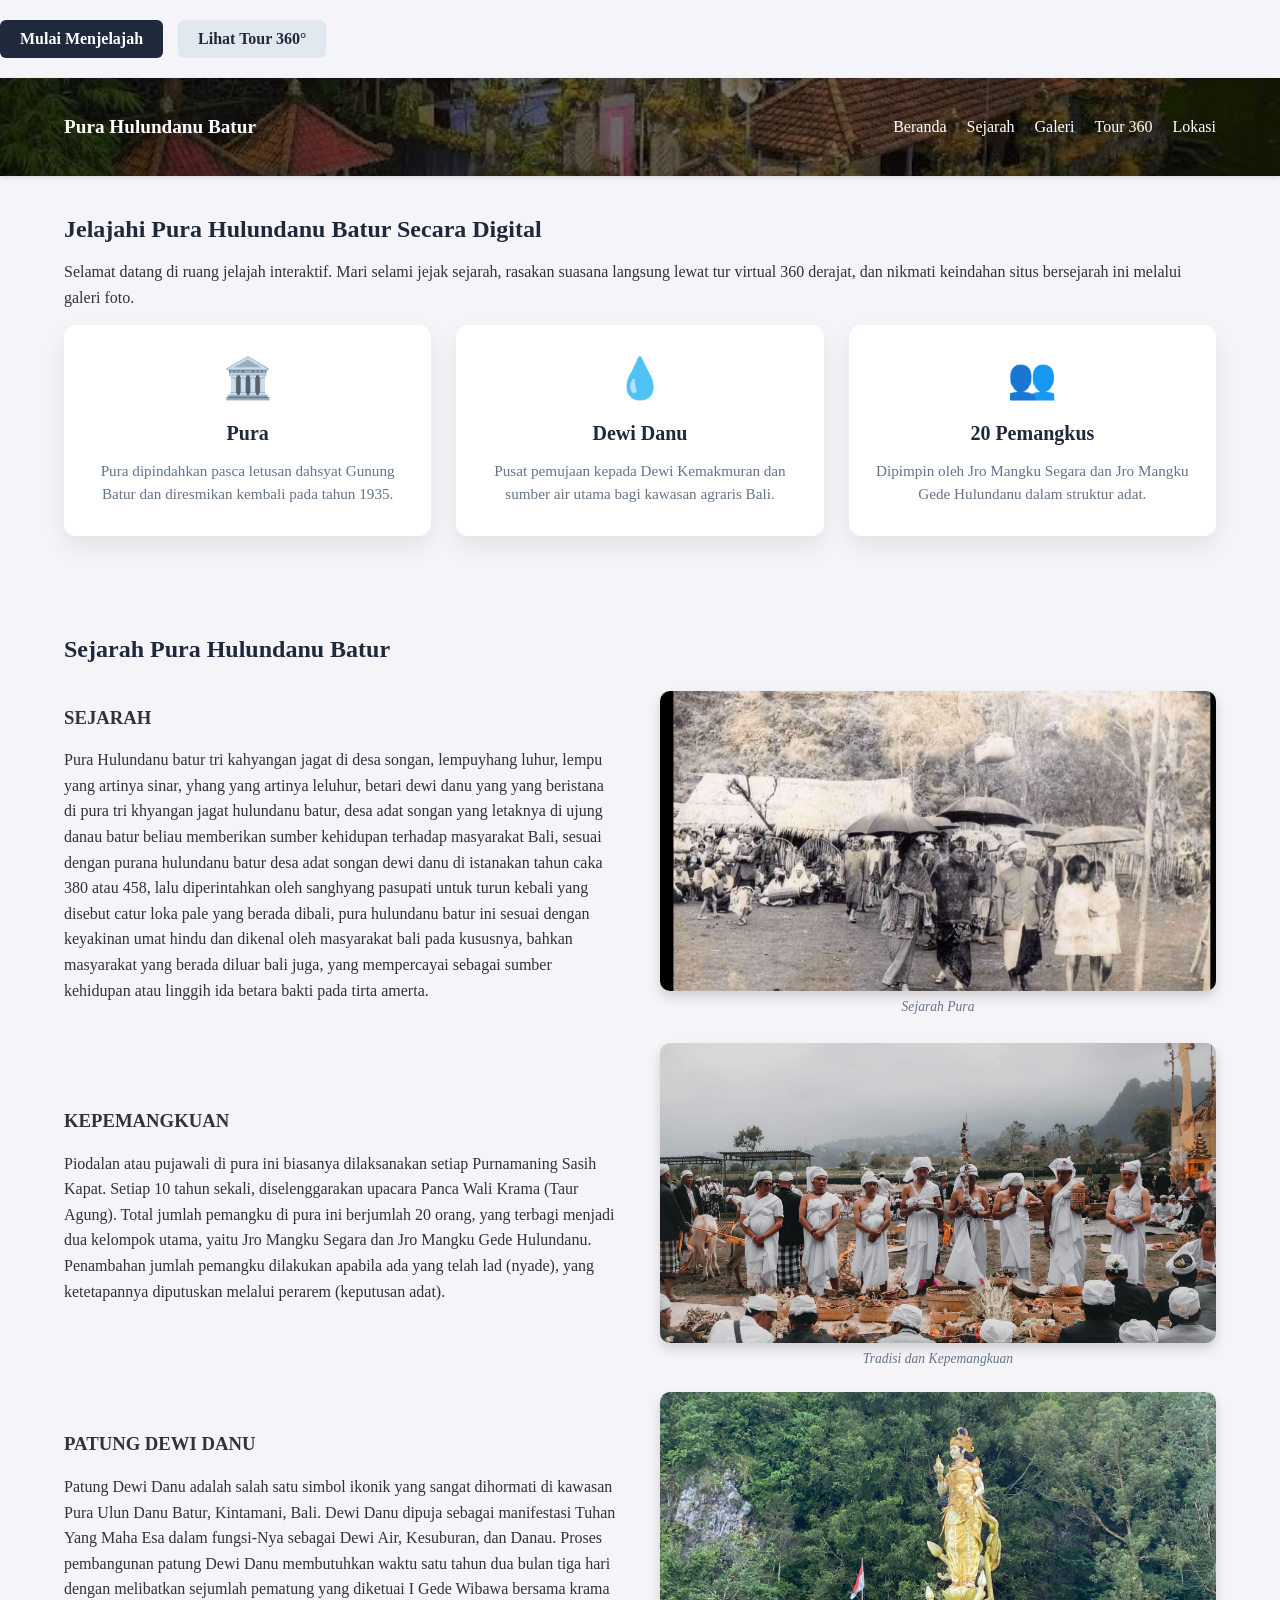
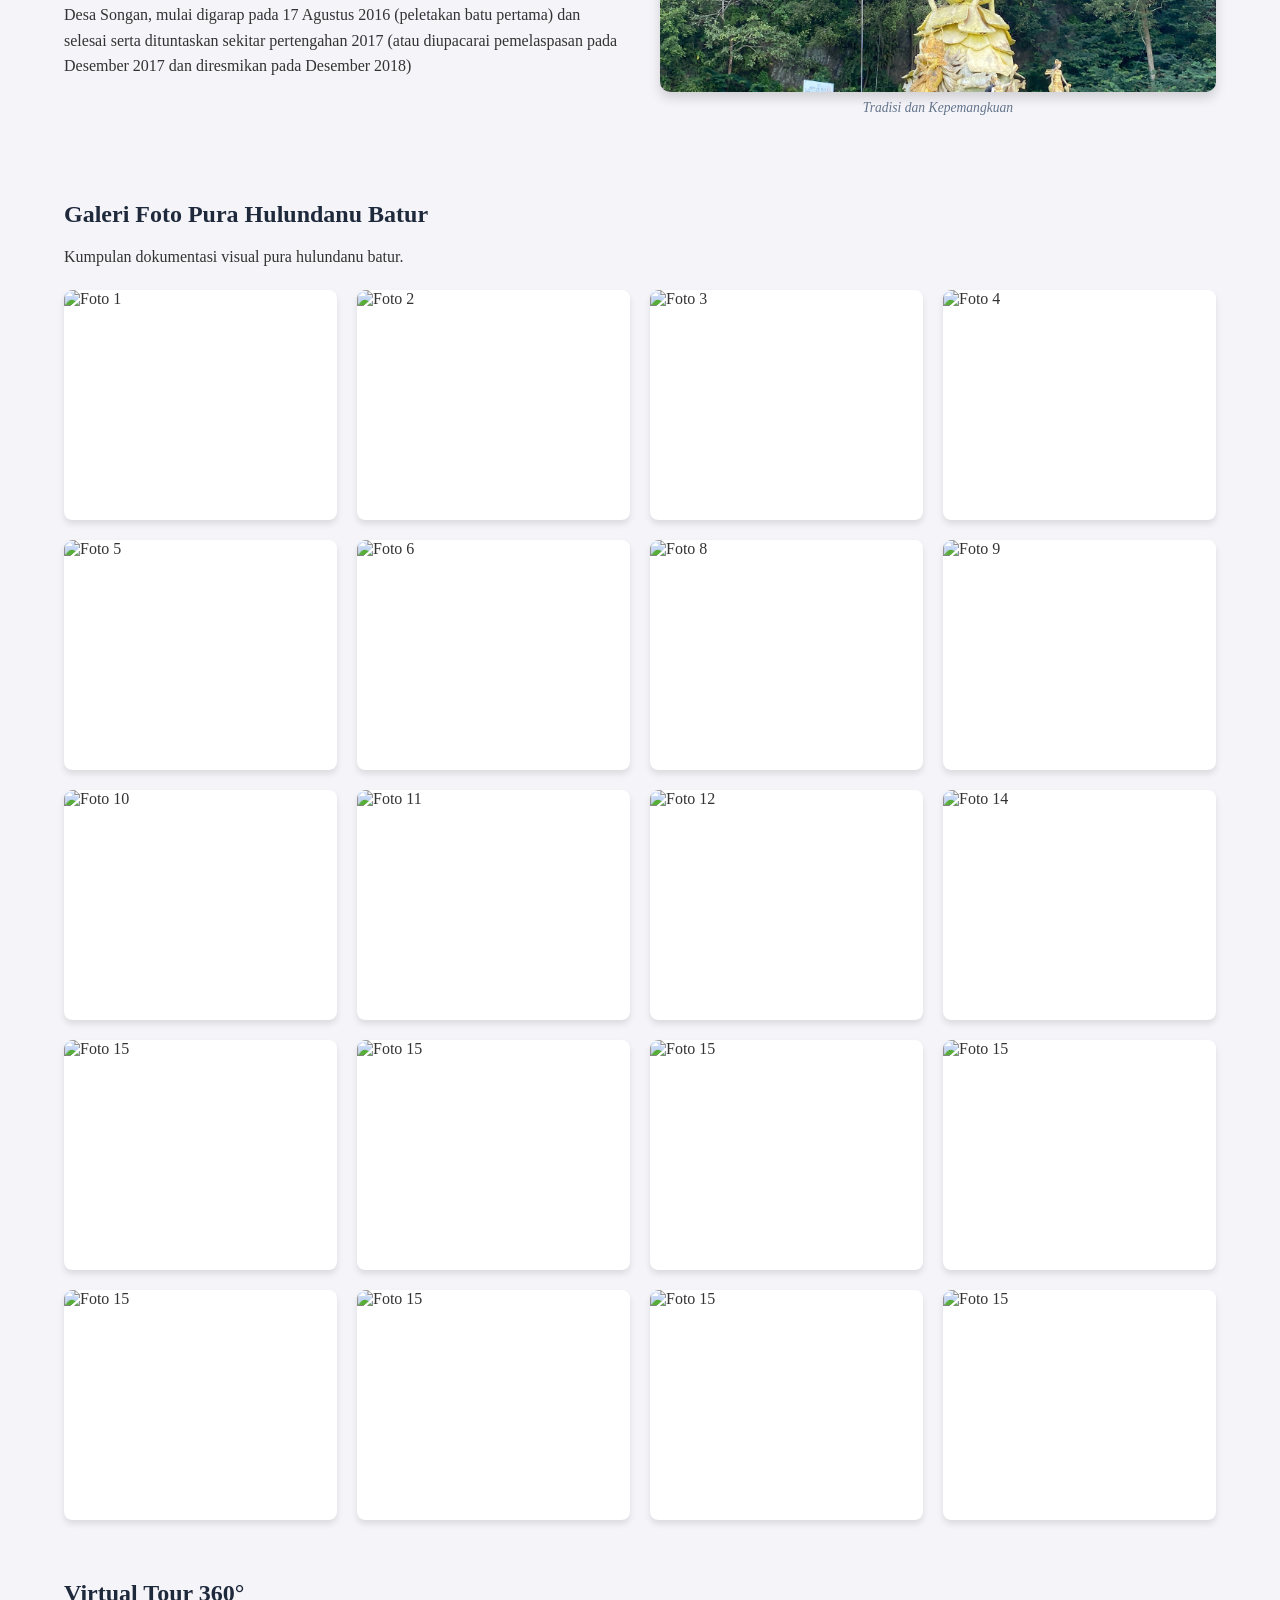
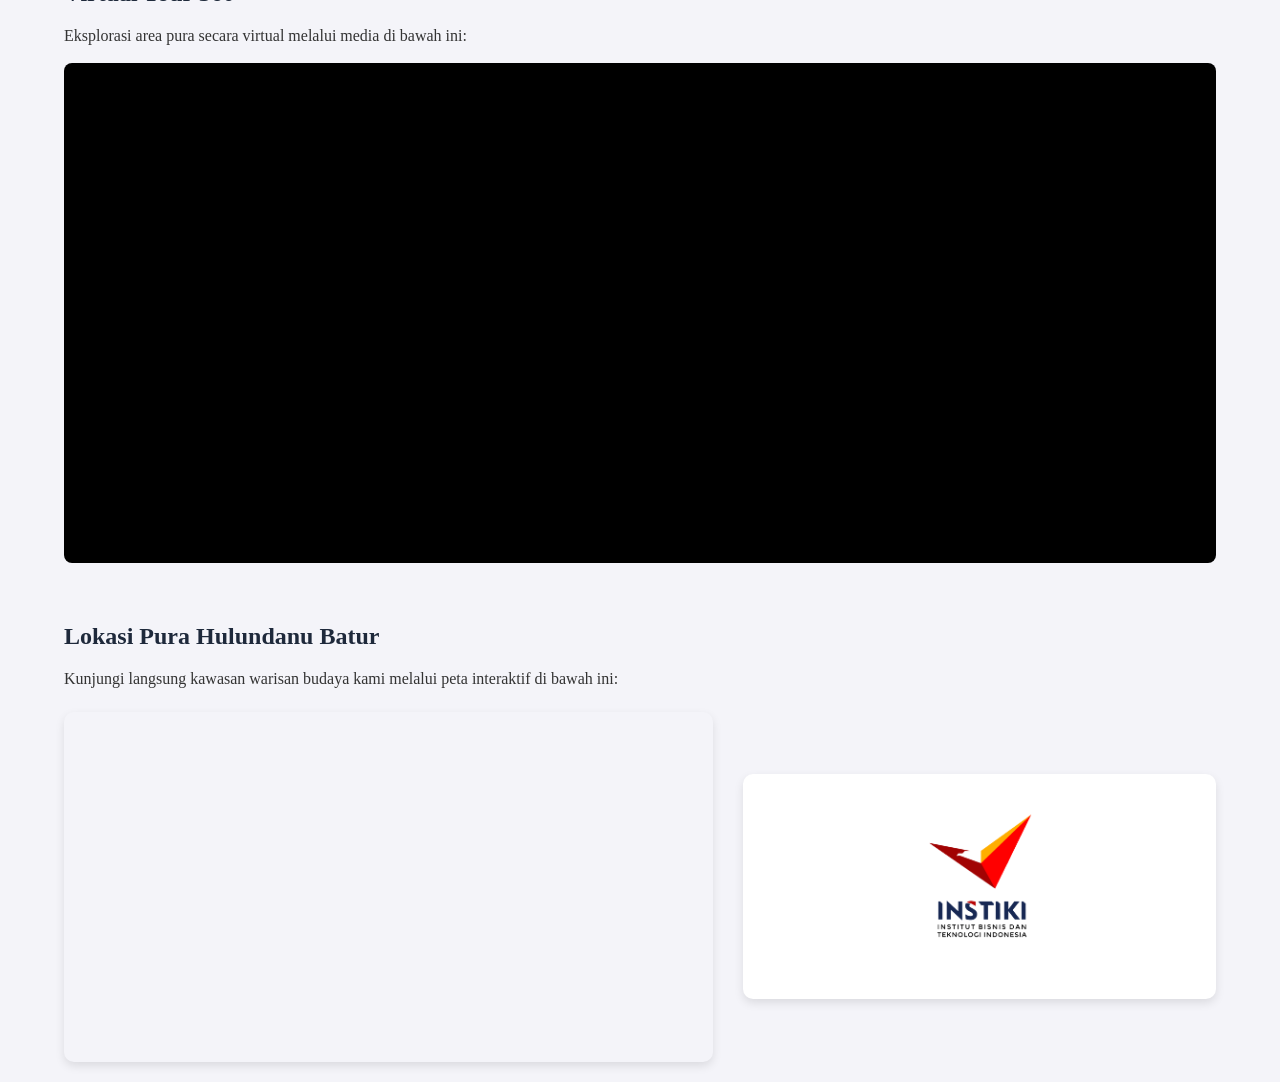
==== index.html @ c3566da0 "Add files via upload" ====
<!DOCTYPE html>
<html lang="id">
<head>
    <meta charset="UTF-8">
    <meta name="viewport" content="width=device-width, initial-scale=1.0">
    <title>Portal Budaya Interaktif - Pura Hulundanu Batur</title>
    <link rel="stylesheet" href="style.css">
    <div class="hero-buttons">
        <a href="#sejarah" class="btn-primary">Mulai Menjelajah</a>
        <a href="#aset" class="btn-secondary">Lihat Tour 360°</a>
    </div>
</head>
<body>

    <!-- Menu Navigasi Atas (Sticky) -->
    <header>
        <div class="logo">Pura Hulundanu Batur</div>
        <nav>
            <ul>
                <li><a href="#beranda">Beranda</a></li>
                <li><a href="#sejarah">Sejarah</a></li>
                <li><a href="#galeri">Galeri</a></li>
                <li><a href="#aset">Tour 360</a></li>
                <li><a href="#lokasi">Lokasi</a></li>
            </ul>
        </nav>
    </header>

    <!-- BAGIAN 1: KONTEN BERANDA -->
    <section id="beranda" class="container">
        <h1>Jelajahi Pura Hulundanu Batur Secara Digital</h1>
        <p>Selamat datang di ruang jelajah interaktif. Mari selami jejak sejarah, rasakan suasana langsung lewat tur virtual 360 derajat, dan nikmati keindahan situs bersejarah ini melalui galeri foto.</p>
    </section>
    <section class="container">
        <div class="info-cards-grid">
            
            <!-- Kartu 1 -->
            <div class="info-card">
                <div class="info-icon">🏛️</div>
                <h3>Pura</h3>
                <p>Pura dipindahkan pasca letusan dahsyat Gunung Batur dan diresmikan kembali pada tahun 1935.</p>
            </div>

            <!-- Kartu 2 -->
            <div class="info-card">
                <div class="info-icon">💧</div>
                <h3>Dewi Danu</h3>
                <p>Pusat pemujaan kepada Dewi Kemakmuran dan sumber air utama bagi kawasan agraris Bali.</p>
            </div>

            <!-- Kartu 3 -->
            <div class="info-card">
                <div class="info-icon">👥</div>
                <h3>20 Pemangkus</h3>
                <p>Dipimpin oleh Jro Mangku Segara dan Jro Mangku Gede Hulundanu dalam struktur adat.</p>
            </div>

        </div>
    </section>

    <!-- BAGIAN 2: KONTEN SEJARAH (Zig-zag) -->
    <section id="sejarah" class="container">
        <h2>Sejarah Pura Hulundanu Batur</h2>
        
        <div class="sejarah-section">
            <div class="sejarah-teks">
                <h3>SEJARAH</h3>
                <p>Pura Hulundanu batur tri kahyangan jagat di desa songan, lempuyhang luhur, lempu yang artinya sinar, yhang yang artinya leluhur, betari dewi danu yang yang beristana di pura tri khyangan jagat hulundanu batur, desa adat songan yang letaknya di ujung danau batur beliau memberikan sumber kehidupan terhadap masyarakat Bali, sesuai dengan purana hulundanu batur desa adat songan dewi danu di istanakan tahun caka 380 atau 458, lalu diperintahkan oleh sanghyang pasupati untuk turun kebali yang disebut catur loka pale yang berada dibali, pura hulundanu batur ini sesuai dengan keyakinan umat hindu dan dikenal oleh masyarakat bali pada kususnya, bahkan masyarakat yang berada diluar bali juga, yang mempercayai sebagai sumber kehidupan atau linggih ida betara bakti pada tirta amerta.</p>
            </div>
            <div class="sejarah-gambar">
                <img src="foto1.JPG" alt="Pura Hulundanu Batur">
                <span class="caption-foto">Sejarah Pura</span>
            </div>
        </div>

        <div class="sejarah-section dibalik">
            <div class="sejarah-gambar">
                <img src="foto11.JPG" alt="Kepemangkuan Pura">
                <span class="caption-foto">Tradisi dan Kepemangkuan</span>
            </div>
            <div class="sejarah-teks">
                <h3>KEPEMANGKUAN</h3>
                <p>Piodalan atau pujawali di pura ini biasanya dilaksanakan setiap Purnamaning Sasih Kapat. Setiap 10 tahun sekali, diselenggarakan upacara Panca Wali Krama (Taur Agung).

                    Total jumlah pemangku di pura ini berjumlah 20 orang, yang terbagi menjadi dua kelompok utama, yaitu Jro Mangku Segara dan Jro Mangku Gede Hulundanu. Penambahan jumlah pemangku dilakukan apabila ada yang telah lad (nyade), yang ketetapannya diputuskan melalui perarem (keputusan adat).</p>
                
            </div>
        </div>
        <div class="sejarah-section dibalik">
            <div class="sejarah-gambar">
                <img src="patung.jpg" alt="Patung Dewi Danu">
                <span class="caption-foto">Tradisi dan Kepemangkuan</span>
            </div>
            <div class="sejarah-teks">
                <h3>PATUNG DEWI DANU</h3>
                <p>Patung Dewi Danu adalah salah satu simbol ikonik yang sangat dihormati di kawasan Pura Ulun Danu Batur, Kintamani, Bali. Dewi Danu dipuja sebagai manifestasi Tuhan Yang Maha Esa dalam fungsi-Nya sebagai Dewi Air, Kesuburan, dan Danau. Proses pembangunan patung Dewi Danu membutuhkan waktu satu tahun dua bulan tiga hari dengan melibatkan sejumlah pematung yang diketuai I Gede Wibawa bersama krama Desa Songan, mulai digarap pada 17 Agustus 2016 (peletakan batu pertama) dan selesai serta dituntaskan sekitar pertengahan 2017 (atau diupacarai pemelaspasan pada Desember 2017 dan diresmikan pada Desember 2018)</p>
            </div>
        </div>
        
        
    </section>

    <!-- BAGIAN 3: KONTEN GALERI FOTO -->
    <section id="galeri" class="container">
        <h2>Galeri Foto Pura Hulundanu Batur</h2>
        <p>Kumpulan dokumentasi visual pura hulundanu batur.</p>
        
        <div class="galeri-grid">
            <div class="item-galeri"><img src="foto1.jpg" alt="Foto 1"></div>
            <div class="item-galeri"><img src="foto2.jpg" alt="Foto 2"></div>
            <div class="item-galeri"><img src="foto3.jpg" alt="Foto 3"></div>
            <div class="item-galeri"><img src="foto4.jpg" alt="Foto 4"></div>
            <div class="item-galeri"><img src="foto5.jpg" alt="Foto 5"></div>
            <div class="item-galeri"><img src="foto6.jpg" alt="Foto 6"></div>
            <div class="item-galeri"><img src="foto8.jpg" alt="Foto 8"></div>
            <div class="item-galeri"><img src="foto9.jpg" alt="Foto 9"></div>
            <div class="item-galeri"><img src="foto10.jpg" alt="Foto 10"></div>
            <div class="item-galeri"><img src="foto11.jpg" alt="Foto 11"></div>
            <div class="item-galeri"><img src="foto12.jpg" alt="Foto 12"></div>
            <div class="item-galeri"><img src="foto14.jpg" alt="Foto 14"></div>
            <div class="item-galeri"><img src="foto15.jpg" alt="Foto 15"></div>
            <div class="item-galeri"><img src="foto16.jpg" alt="Foto 15"></div>
            <div class="item-galeri"><img src="foto17.jpg" alt="Foto 15"></div>
            <div class="item-galeri"><img src="foto18.jpg" alt="Foto 15"></div>
            <div class="item-galeri"><img src="foto19.jpg" alt="Foto 15"></div>
            <div class="item-galeri"><img src="foto20.jpg" alt="Foto 15"></div>
            <div class="item-galeri"><img src="foto21.jpg" alt="Foto 15"></div>
            <div class="item-galeri"><img src="22.jpg" alt="Foto 15"></div>
            
        </div>
    </section>

    <!-- BAGIAN 4: VIRTUAL TOUR 360 / 3DVISTA -->
    <section id="aset" class="container">
        <h2>Virtual Tour 360°</h2>
        <p>Eksplorasi area pura secara virtual melalui media di bawah ini:</p>
        <div class="embed-container">
            <iframe src="https://your-3dvista-project-link.com" allowfullscreen></iframe>
        </div>
    </section>

    <!-- BAGIAN 5: LOKASI / GOOGLE MAPS -->
    <!-- BAGIAN 5: LOKASI & LOGO (2 KOLOM) -->
    <section id="lokasi" class="container">
        <h2>Lokasi Pura Hulundanu Batur</h2>
        <p>Kunjungi langsung kawasan warisan budaya kami melalui peta interaktif di bawah ini:</p>
        
        <div class="lokasi-grid">
            <!-- Kolom Kiri: Google Maps -->
            <div class="lokasi-peta">
                <iframe 
                    src="https://www.google.com/maps/embed?pb=!1m18!1m12!1m3!1d3948.820444915949!2d115.41493117500987!3d-8.220804791811876!2m3!1f0!2f0!3f0!3m2!1i1024!2i768!4f13.1!3m3!1m2!1s0x2dd1f125ac0d0ad3%3A0x3fe7c193cab50446!2sPURA%20HULUNDANU%20BATUR%20SONGAN!5e0!3m2!1sid!2sid!4v1794584905692!5m2!1sid!2sid" 
                    width="100%" 
                    height="350" 
                    style="border:0;" 
                    allowfullscreen="" 
                    loading="lazy" 
                    referrerpolicy="strict-origin-when-cross-origin">
                </iframe>
            </div>

            <!-- Kolom Kanan: Logo & Informasi Alamat -->
            <div class="lokasi-logo">
                <img src="in.png" alt="Logo Pura Hulundanu Batur">
            </div>
        </div>
    </section>
    </section>

</body>
</html>

</body>
</html>
---- style.css ----
/* Kunci agar perpindahan menu halaman terasa mulus saat digulir */
html {
    scroll-behavior: smooth;
}

body {
    background-color: #f4f4f9;
    color: #333;
    margin: 0;
    padding: 0;
}

/* ========================================= */
/* NAVIGASI BAR (Sticky Header & Background) */
/* ========================================= */
header {
    position: sticky;
    top: 0;
    z-index: 1000;
    background-image: linear-gradient(rgba(0, 0, 0, 0.5), rgba(0, 0, 0, 0.5)), url('bgh.jpeg');
    background-size: cover;
    background-position: center;
    background-repeat: no-repeat;
    color: white;
    display: flex;
    justify-content: space-between;
    align-items: center;
    padding: 1.5rem 5%;
    box-shadow: 0 2px 5px rgba(0,0,0,0.1);
}

.logo {
    font-size: 1.2rem;
    font-weight: bold;
}

nav ul {
    list-style: none;
    display: flex;
    gap: 20px;
}

nav ul li a {
    color: white;
    text-decoration: none;
    transition: color 0.3s;
    font-weight: 500;
}

nav ul li a:hover {
    color: #38bdf8;
}

/* ========================================= */
/* KONTAINER UTAMA & TIPOGRAFI               */
/* ========================================= */
.container {
    padding: 20px 5%; /* Dibuat lebih rapat agar tidak ada spasi kosong raksasa */
    max-width: 1200px;
    margin: auto;
}

h1, h2 {
    margin-bottom: 10px;
    color: #1e293b;
}

p {
    line-height: 1.6;
    margin-bottom: 15px;
}

/* Pengaturan Gambar Utama (Beranda) */
.container img {
    width: 100%;
    max-width: 800px;
    height: auto;
    border-radius: 8px;
    box-shadow: 0 4px 6px rgba(0, 0, 0, 0.1);
    display: block;
    margin-top: 15px;
    object-fit: cover;
}

/* ========================================= */
/* PENGATURAN HALAMAN SEJARAH (ZIG-ZAG)      */
/* ========================================= */
.sejarah-section {
    display: flex;
    align-items: center;
    gap: 40px;
    margin-top: 25px;
    margin-bottom: 25px; /* Direkatkan agar jarak antar elemen pas */
}

/* Membuat efek zig-zag (gambar dibalik ke kiri pada bagian tertentu) */
.sejarah-section.dibalik {
    flex-direction: row-reverse;
}

.sejarah-teks {
    flex: 1;
}

.sejarah-gambar {
    flex: 1;
    text-align: center;
}

.sejarah-gambar img {
    width: 100%;
    height: 300px;
    object-fit: cover;
    border-radius: 10px;
    box-shadow: 0 6px 12px rgba(0, 0, 0, 0.15);
    transition: transform 0.3s ease;
    margin-top: 0;
}

.sejarah-gambar img:hover {
    transform: scale(1.02);
}

.caption-foto {
    display: block;
    margin-top: 8px;
    font-size: 0.85rem;
    color: #64748b;
    font-style: italic;
}

/* ========================================= */
/* KHUSUS PENGATURAN GALERI FOTO             */
/* ========================================= */
.galeri-grid {
    display: grid;
    grid-template-columns: repeat(auto-fit, minmax(250px, 1fr));
    gap: 20px;
    margin-top: 20px;
}

.item-galeri {
    background: #ffffff;
    border-radius: 8px;
    overflow: hidden;
    box-shadow: 0 4px 6px rgba(0, 0, 0, 0.1);
    transition: transform 0.3s ease, box-shadow 0.3s ease;
}

.item-galeri:hover {
    transform: translateY(-5px);
    box-shadow: 0 6px 12px rgba(0, 0, 0, 0.15);
}

.item-galeri img {
    width: 100%;
    max-width: none;
    height: 230px;
    object-fit: cover;
    display: block;
    margin-top: 0;
}

/* ========================================= */
/* EMBED & GOOGLE MAPS                       */
/* ========================================= */
.embed-container {
    width: 100%;
    height: 500px;
    background: #000;
    border-radius: 8px;
    overflow: hidden;
    margin-top: 15px;
}

.peta-container {
    width: 100%;
    height: 400px;
    border-radius: 8px;
    overflow: hidden;
    box-shadow: 0 4px 6px rgba(0, 0, 0, 0.1);
    margin-top: 15px;
}

iframe {
    width: 100%;
    height: 100%;
    border: none;
}

/* ========================================= */
/* RESPONSIF UNTUK HP                        */
/* ========================================= */
@media (max-width: 768px) {
    .sejarah-section, .sejarah-section.dibalik {
        flex-direction: column;
        gap: 20px;
    }
    
    header {
        padding: 1rem 5%;
    }
}
/* Pembungkus utama galeri geser */
.galeri-scroll-container {
    display: flex;
    gap: 20px;                      /* Jarak antar foto */
    overflow-x: auto;               /* Memunculkan fungsi geser/scroll horizontal */
    scroll-snap-type: x mandatory;  /* Membuat posisi berhenti foto terasa pas (menempel) */
    padding-bottom: 15px;           /* Ruang untuk garis scrollbar di bawah */
    scroll-behavior: smooth;        /* Efek geser yang halus */
}

/* ========================================= */
/* PENGATURAN LOKASI 2 KOLOM (PETA & LOGO)   */
/* ========================================= */
.lokasi-grid {
    display: flex;
    align-items: center;
    gap: 30px; /* Jarak antara peta dan kotak logo */
    margin-top: 20px;
}

/* Kolom Kiri: Peta mengambil ruang lebih luas (misal: 60%) */
.lokasi-peta {
    flex: 1.5;
    height: 350px;
    border-radius: 10px;
    overflow: hidden;
    box-shadow: 0 4px 10px rgba(0, 0, 0, 0.1);
}

.lokasi-peta iframe {
    width: 100%;
    height: 100%;
    border: none;
}

/* Kolom Kanan: Kotak Logo & Info (misal: 40%) */
.lokasi-logo {
    flex: 1;
    background: #ffffff;
    padding: 30px 20px;
    border-radius: 10px;
    box-shadow: 0 4px 10px rgba(0, 0, 0, 0.1);
    text-align: center;
    display: flex;
    flex-direction: column;
    align-items: center;
    justify-content: center;
}

/* Ukuran Logo agar proporsional dan tidak terpotong */
.lokasi-logo img {
    width: 150px;
    height: 150px;
    object-fit: contain; /* Memastikan logo tampil utuh tanpa terpotong */
    margin-top: 0;
    margin-bottom: 15px;
    box-shadow: none;    /* Menghilangkan bayangan kotak bawaan .container img */
}

.lokasi-logo h3 {
    margin-bottom: 8px;
    color: #1e293b;
}

.lokasi-logo p {
    font-size: 0.95rem;
    color: #64748b;
    margin-bottom: 0;
}

/* Responsif untuk layar HP (bertumpuk ke bawah) */
@media (max-width: 768px) {
    .lokasi-grid {
        flex-direction: column;
    }

    .lokasi-peta, .lokasi-logo {
        width: 100%;
    }
}
/* Styling Tombol Beranda */
.hero-buttons {
    display: flex;
    gap: 15px;
    margin: 20px 0;
}

.hero-buttons a {
    padding: 10px 20px;
    border-radius: 6px;
    text-decoration: none;
    font-weight: 600;
    transition: background 0.3s ease;
}

.btn-primary {
    background-color: #1e293b;
    color: white;
}

.btn-primary:hover {
    background-color: #334155;
}

.btn-secondary {
    background-color: #e2e8f0;
    color: #1e293b;
}

.btn-secondary:hover {
    background-color: #cbd5e1;
}
/* ========================================= */
/* INFO CARDS (3 KOTAK RINGKASAN)            */
/* ========================================= */
.info-cards-grid {
    display: grid;
    grid-template-columns: repeat(auto-fit, minmax(280px, 1fr));
    gap: 25px;
    margin-top: -40px; /* Efek sedikit menumpuk ke atas menutupi batas hero (opsional) */
    margin-bottom: 40px;
    position: relative;
    z-index: 10;
}

.info-card {
    background: #ffffff;
    padding: 30px 20px;
    border-radius: 12px;
    text-align: center;
    box-shadow: 0 10px 25px rgba(0, 0, 0, 0.08);
    transition: transform 0.3s ease, box-shadow 0.3s ease;
}

/* Efek saat kursor menyentuh kartu */
.info-card:hover {
    transform: translateY(-5px);
    box-shadow: 0 15px 30px rgba(0, 0, 0, 0.12);
}

.info-icon {
    font-size: 2.5rem;
    margin-bottom: 15px;
}

.info-card h3 {
    font-size: 1.25rem;
    color: #1e293b;
    margin-bottom: 10px;
}

.info-card p {
    font-size: 0.95rem;
    color: #64748b;
    line-height: 1.5;
    margin-bottom: 0;
}

/* Responsif untuk layar HP */
@media (max-width: 768px) {
    .info-cards-grid {
        margin-top: 20px; /* Di HP dinormalkan agar tidak terlalu menjorok */
    }
}
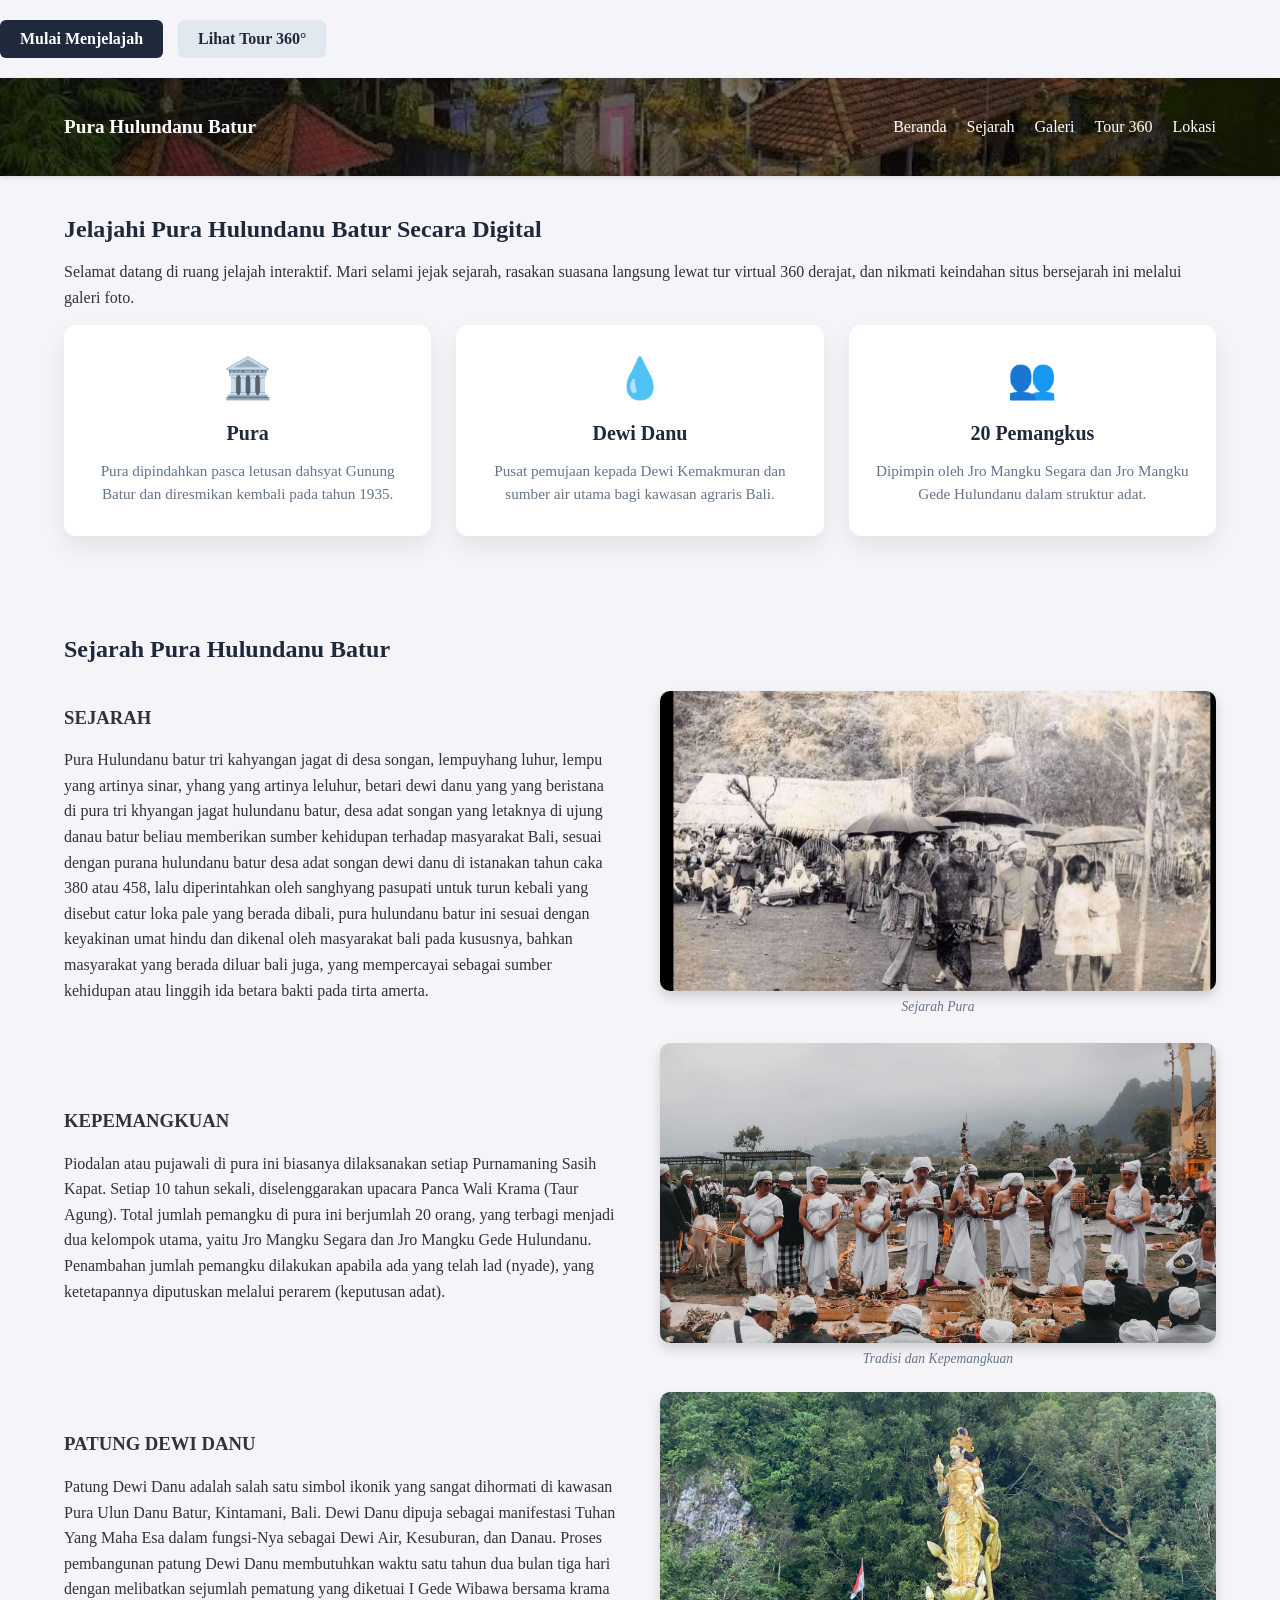
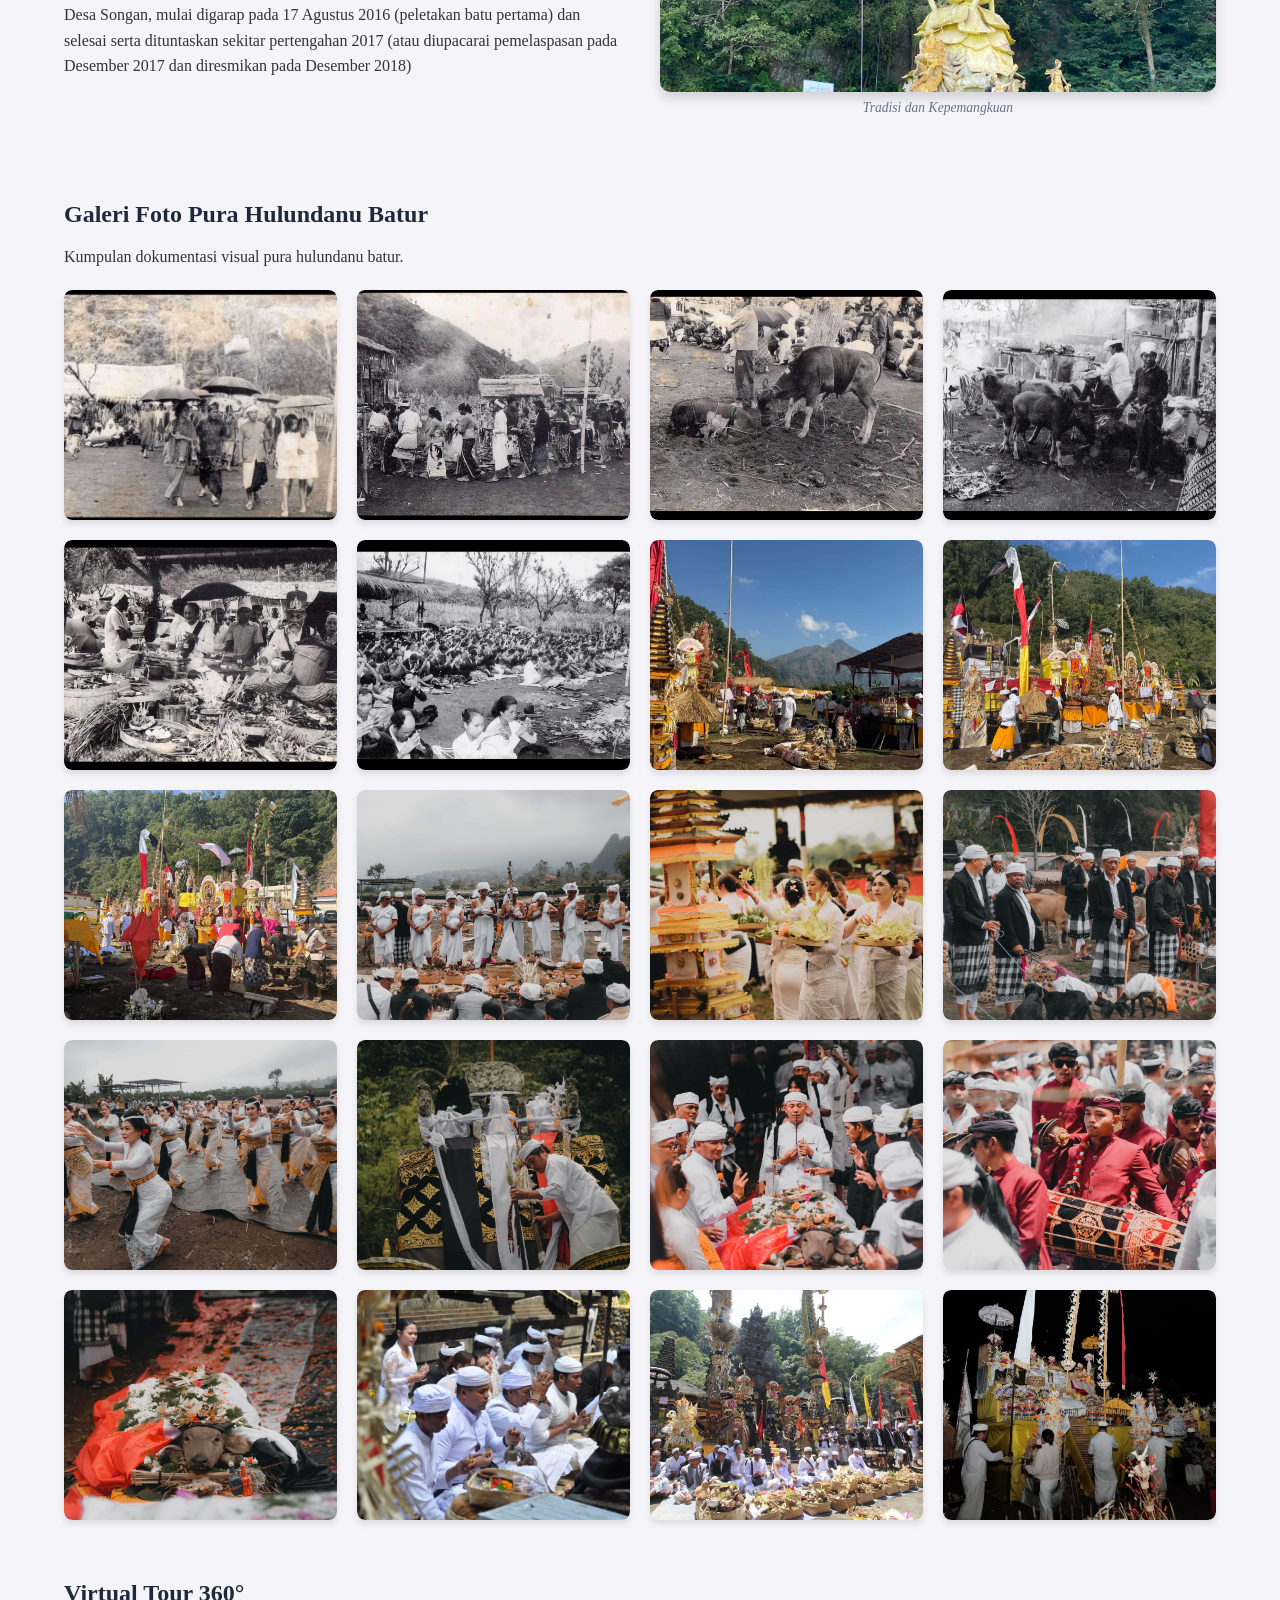
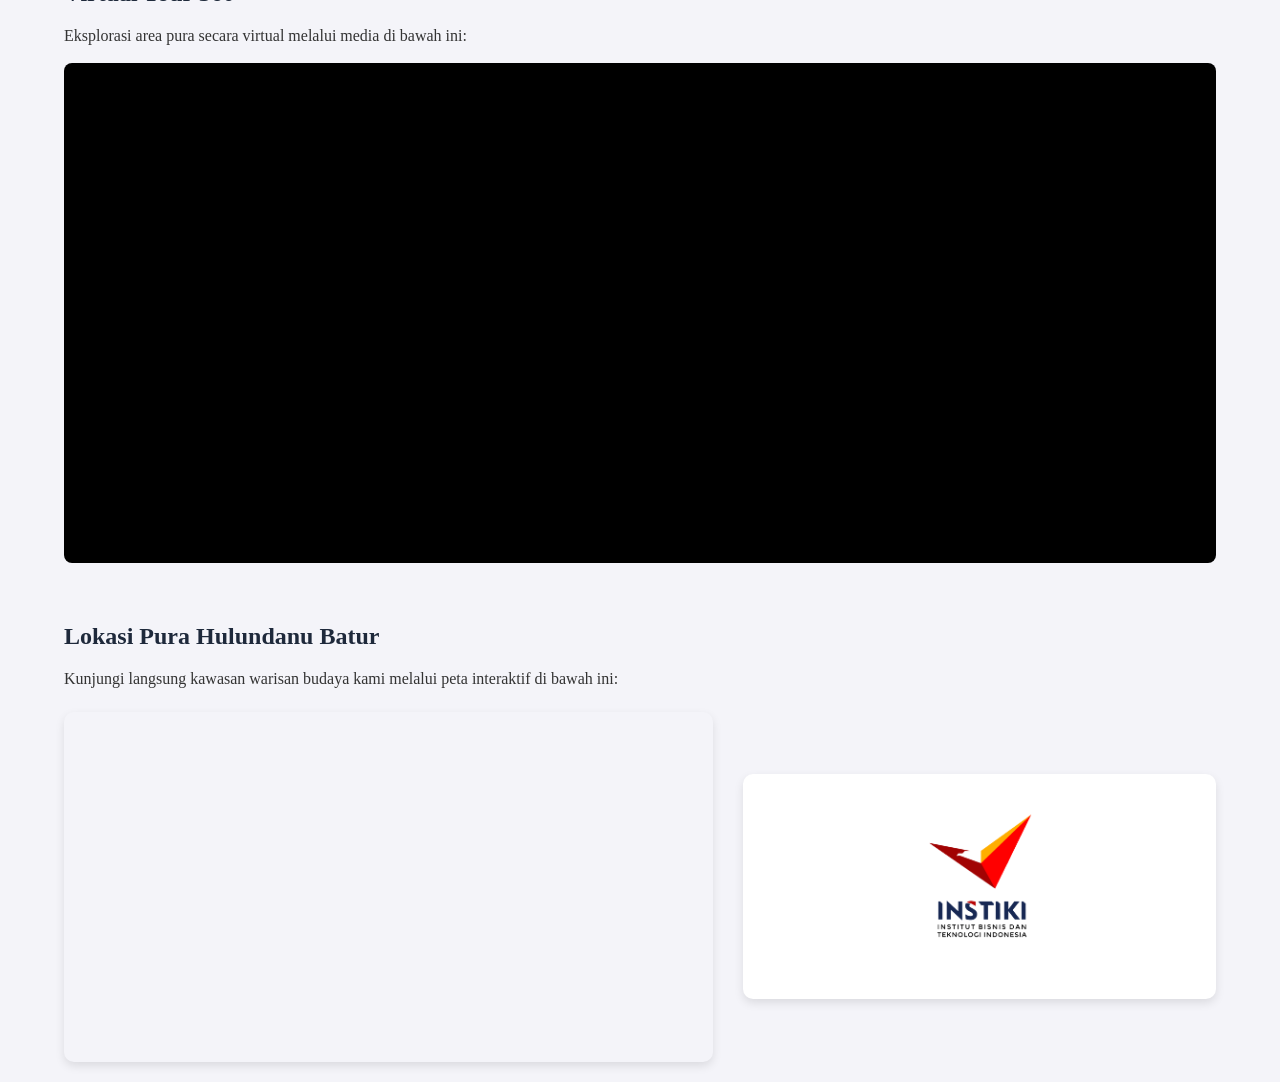
==== commit 899e61a4: "Update index.html" ====
--- a/index.html
+++ b/index.html
@@ -106,26 +106,26 @@
         <p>Kumpulan dokumentasi visual pura hulundanu batur.</p>
         
         <div class="galeri-grid">
-            <div class="item-galeri"><img src="foto1.jpg" alt="Foto 1"></div>
-            <div class="item-galeri"><img src="foto2.jpg" alt="Foto 2"></div>
-            <div class="item-galeri"><img src="foto3.jpg" alt="Foto 3"></div>
-            <div class="item-galeri"><img src="foto4.jpg" alt="Foto 4"></div>
-            <div class="item-galeri"><img src="foto5.jpg" alt="Foto 5"></div>
-            <div class="item-galeri"><img src="foto6.jpg" alt="Foto 6"></div>
-            <div class="item-galeri"><img src="foto8.jpg" alt="Foto 8"></div>
-            <div class="item-galeri"><img src="foto9.jpg" alt="Foto 9"></div>
-            <div class="item-galeri"><img src="foto10.jpg" alt="Foto 10"></div>
-            <div class="item-galeri"><img src="foto11.jpg" alt="Foto 11"></div>
-            <div class="item-galeri"><img src="foto12.jpg" alt="Foto 12"></div>
-            <div class="item-galeri"><img src="foto14.jpg" alt="Foto 14"></div>
-            <div class="item-galeri"><img src="foto15.jpg" alt="Foto 15"></div>
-            <div class="item-galeri"><img src="foto16.jpg" alt="Foto 15"></div>
-            <div class="item-galeri"><img src="foto17.jpg" alt="Foto 15"></div>
-            <div class="item-galeri"><img src="foto18.jpg" alt="Foto 15"></div>
-            <div class="item-galeri"><img src="foto19.jpg" alt="Foto 15"></div>
-            <div class="item-galeri"><img src="foto20.jpg" alt="Foto 15"></div>
-            <div class="item-galeri"><img src="foto21.jpg" alt="Foto 15"></div>
-            <div class="item-galeri"><img src="22.jpg" alt="Foto 15"></div>
+            <div class="item-galeri"><img src="foto1.JPG" alt="Foto 1"></div>
+            <div class="item-galeri"><img src="foto2.JPG" alt="Foto 2"></div>
+            <div class="item-galeri"><img src="foto3.JPG" alt="Foto 3"></div>
+            <div class="item-galeri"><img src="foto4.JPG" alt="Foto 4"></div>
+            <div class="item-galeri"><img src="foto5.JPG" alt="Foto 5"></div>
+            <div class="item-galeri"><img src="foto6.JPG" alt="Foto 6"></div>
+            <div class="item-galeri"><img src="foto8.JPG" alt="Foto 8"></div>
+            <div class="item-galeri"><img src="foto9.JPG" alt="Foto 9"></div>
+            <div class="item-galeri"><img src="foto10.JPG" alt="Foto 10"></div>
+            <div class="item-galeri"><img src="foto11.JPG" alt="Foto 11"></div>
+            <div class="item-galeri"><img src="foto12.JPG" alt="Foto 12"></div>
+            <div class="item-galeri"><img src="foto14.JPG" alt="Foto 14"></div>
+            <div class="item-galeri"><img src="foto15.JPG" alt="Foto 15"></div>
+            <div class="item-galeri"><img src="foto16.JPG" alt="Foto 15"></div>
+            <div class="item-galeri"><img src="foto17.JPG" alt="Foto 15"></div>
+            <div class="item-galeri"><img src="foto18.JPG" alt="Foto 15"></div>
+            <div class="item-galeri"><img src="foto19.JPG" alt="Foto 15"></div>
+            <div class="item-galeri"><img src="foto20.JPG" alt="Foto 15"></div>
+            <div class="item-galeri"><img src="foto21.JPG" alt="Foto 15"></div>
+            <div class="item-galeri"><img src="22.JPG" alt="Foto 15"></div>
             
         </div>
     </section>
@@ -171,4 +171,4 @@
 </html>
 
 </body>
-</html>+</html>
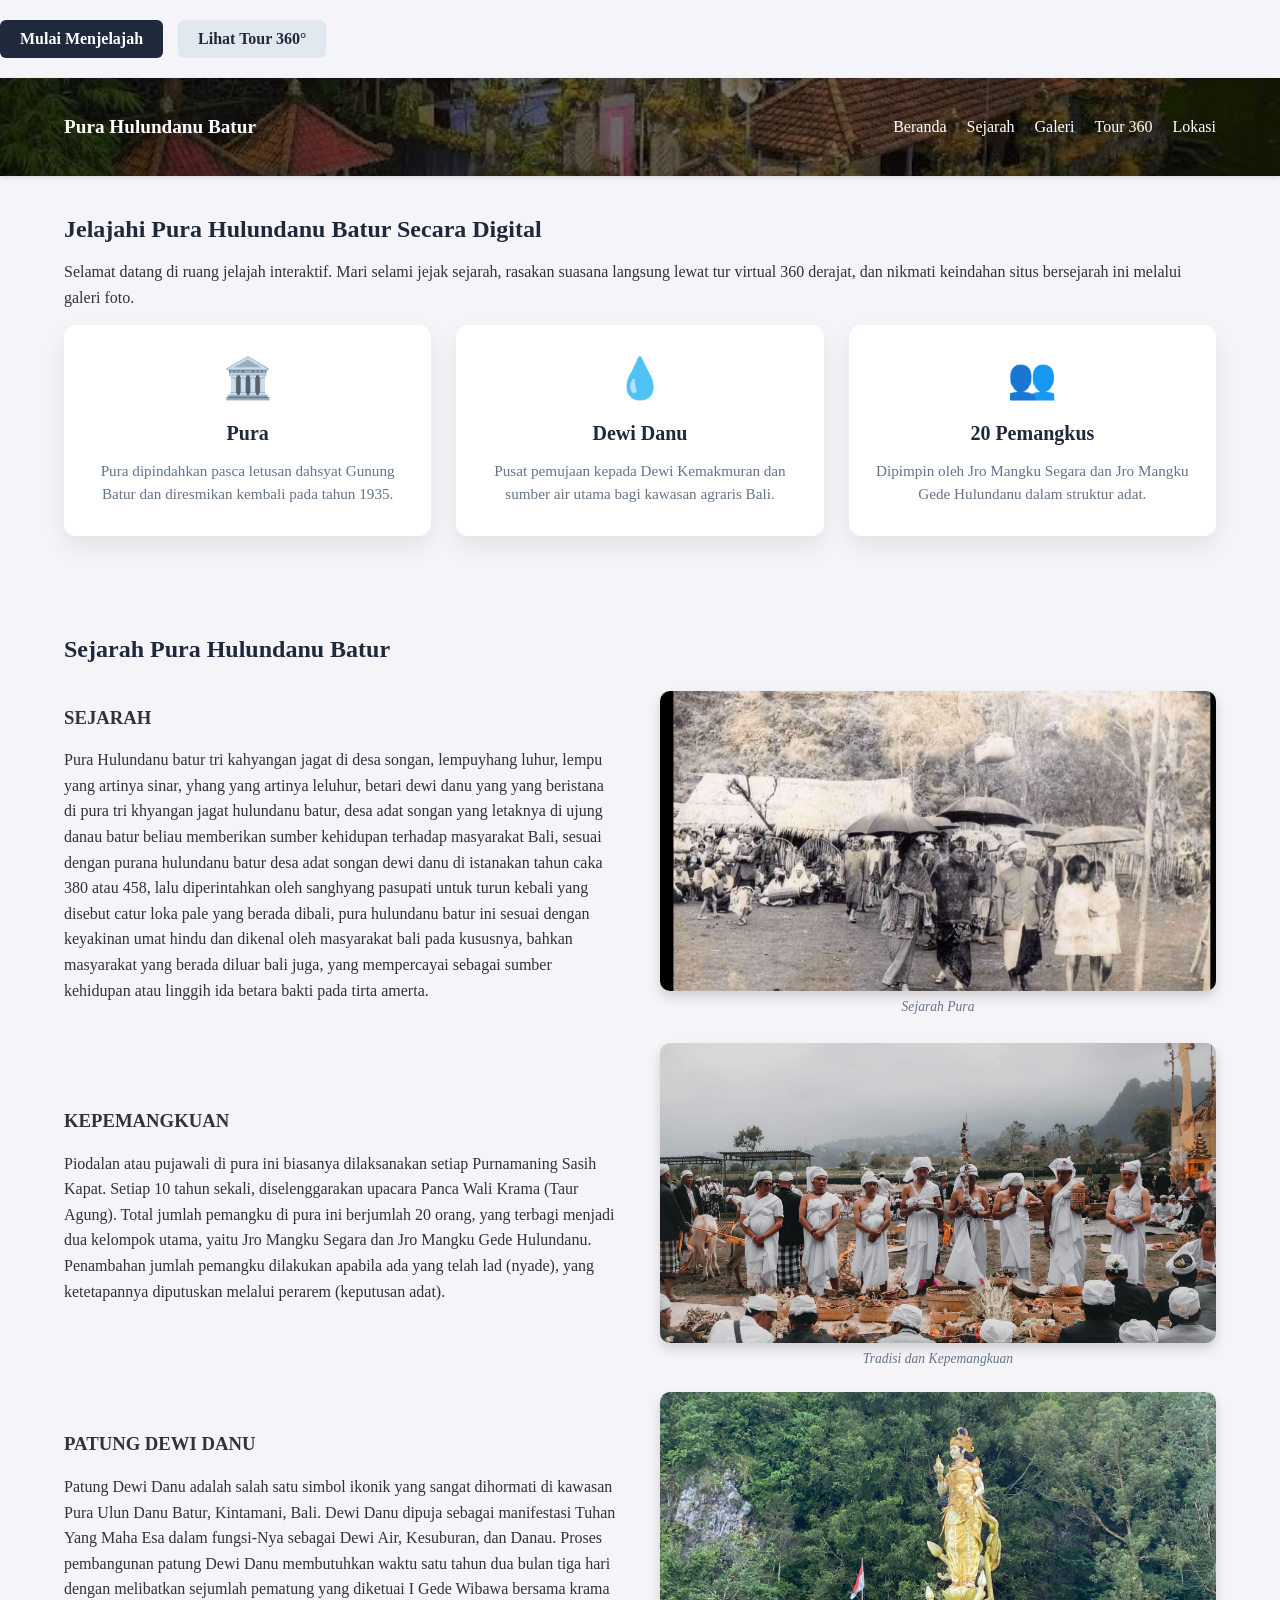
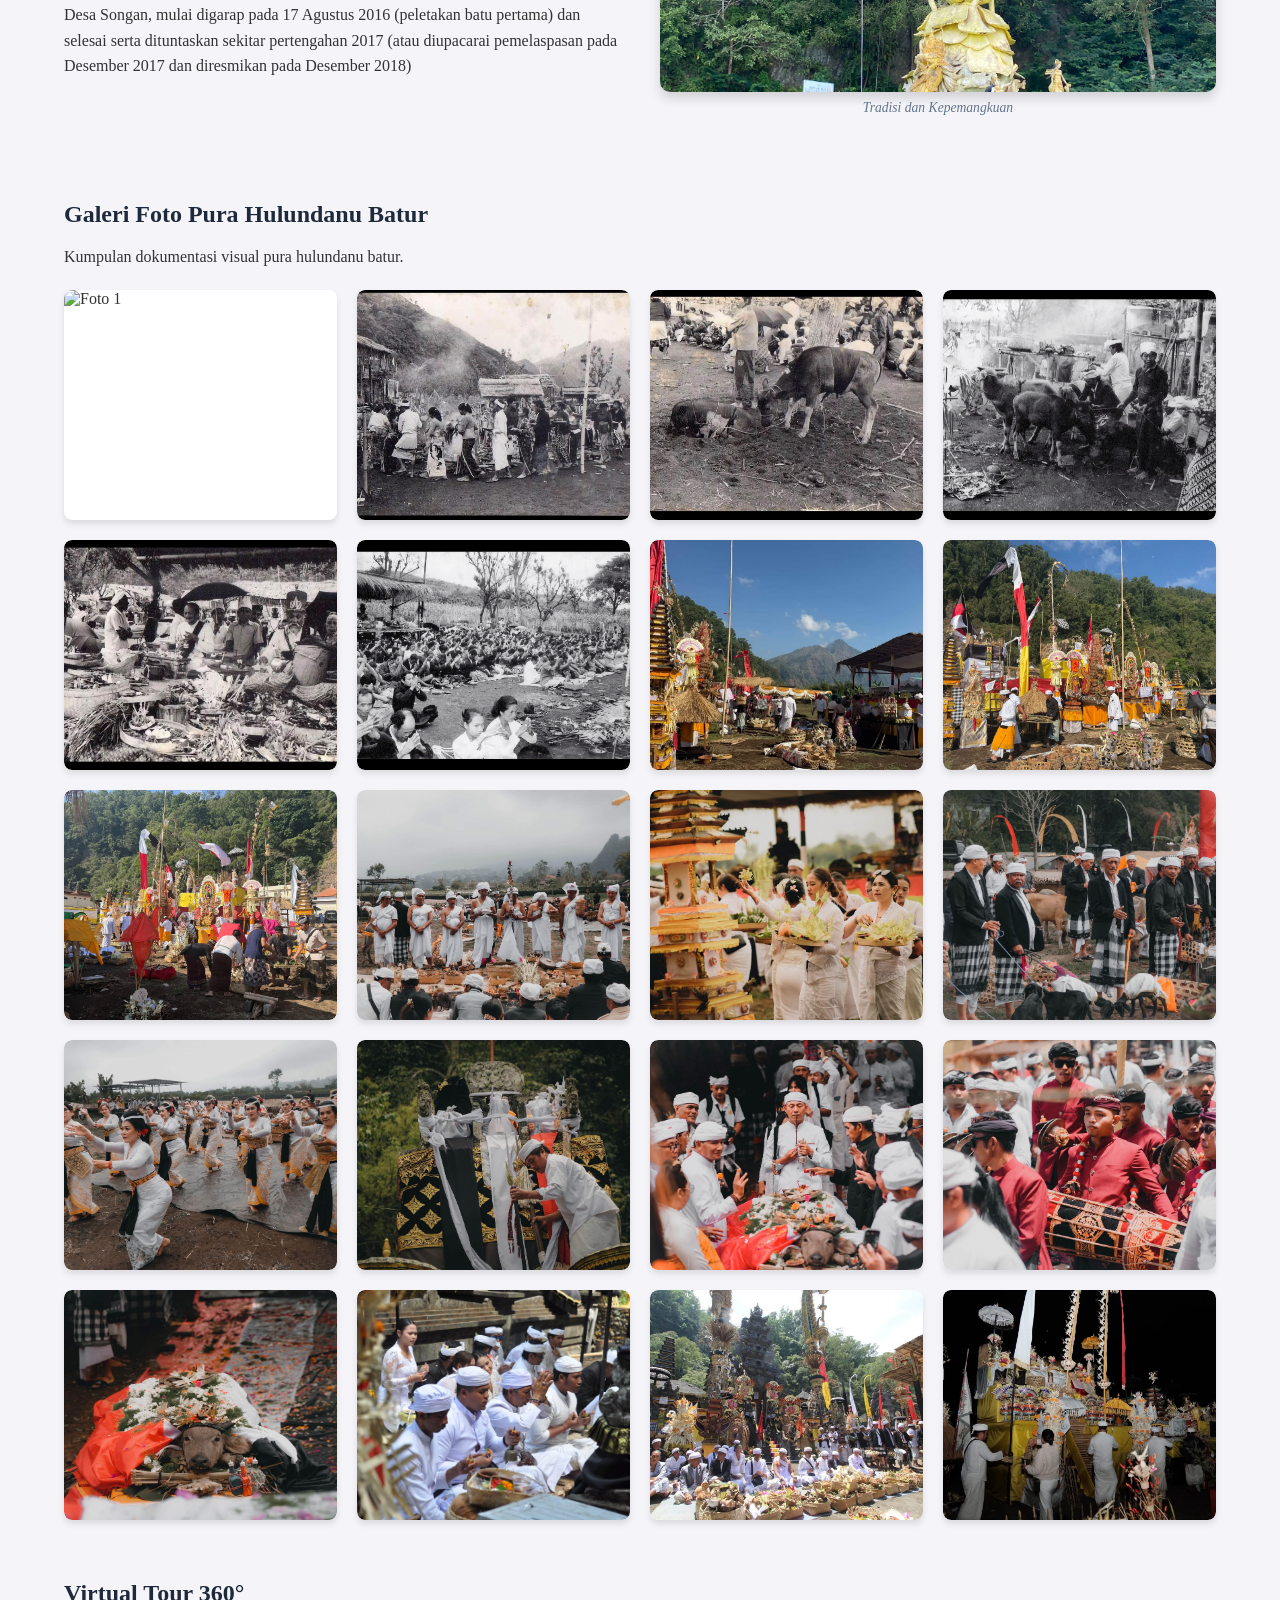
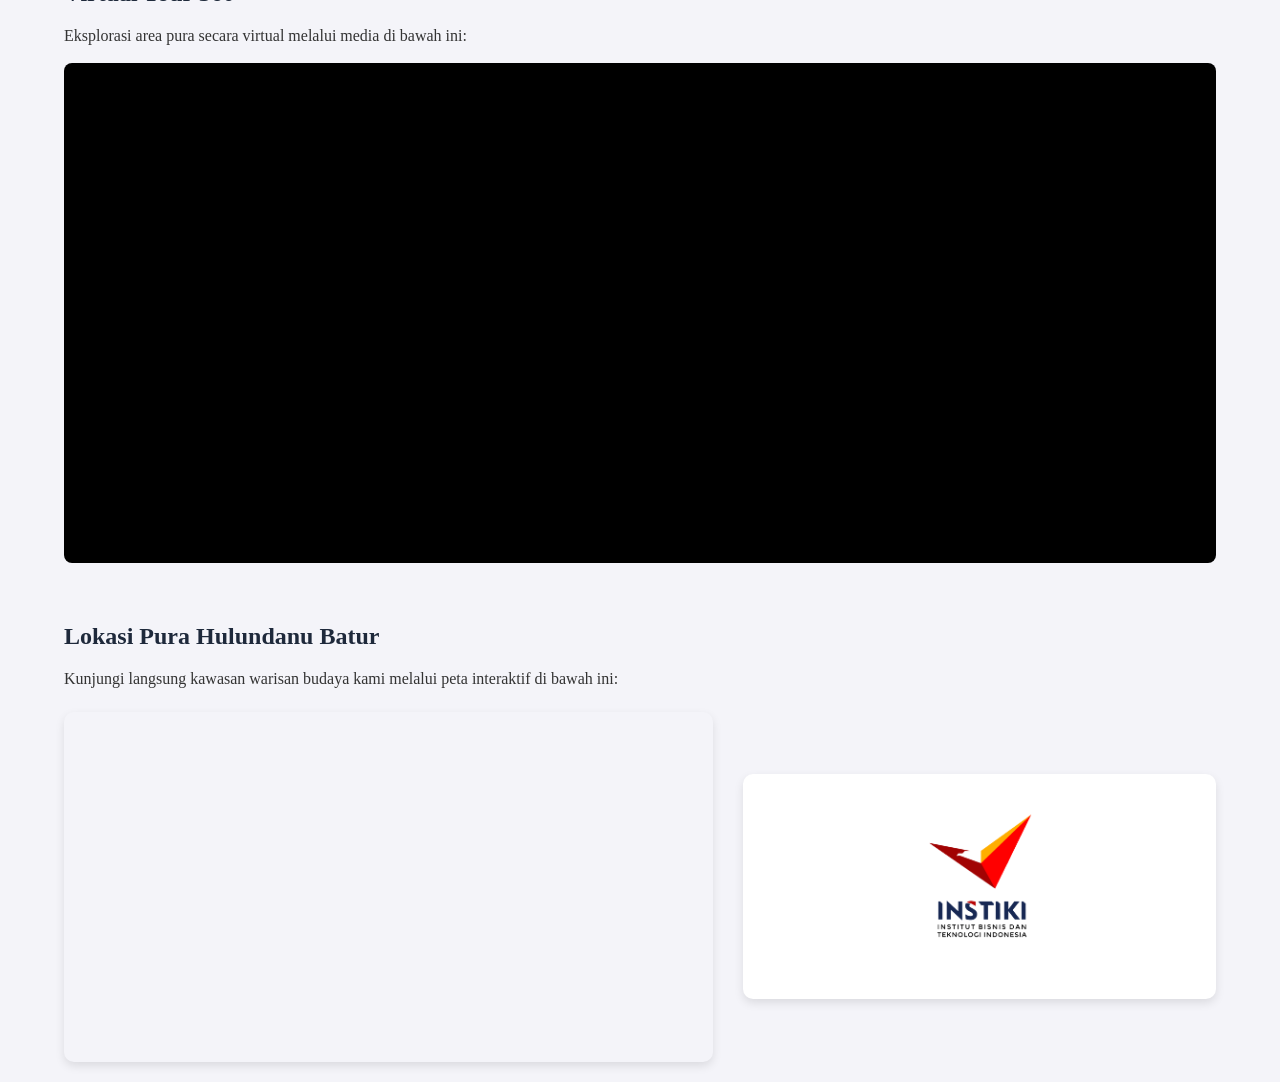
==== commit 030226fc: "Update index.html" ====
--- a/index.html
+++ b/index.html
@@ -106,7 +106,7 @@
         <p>Kumpulan dokumentasi visual pura hulundanu batur.</p>
         
         <div class="galeri-grid">
-            <div class="item-galeri"><img src="foto1.JPG" alt="Foto 1"></div>
+            <div class="item-galeri"><img src="images/foto1.JPG" alt="Foto 1"></div>
             <div class="item-galeri"><img src="foto2.JPG" alt="Foto 2"></div>
             <div class="item-galeri"><img src="foto3.JPG" alt="Foto 3"></div>
             <div class="item-galeri"><img src="foto4.JPG" alt="Foto 4"></div>
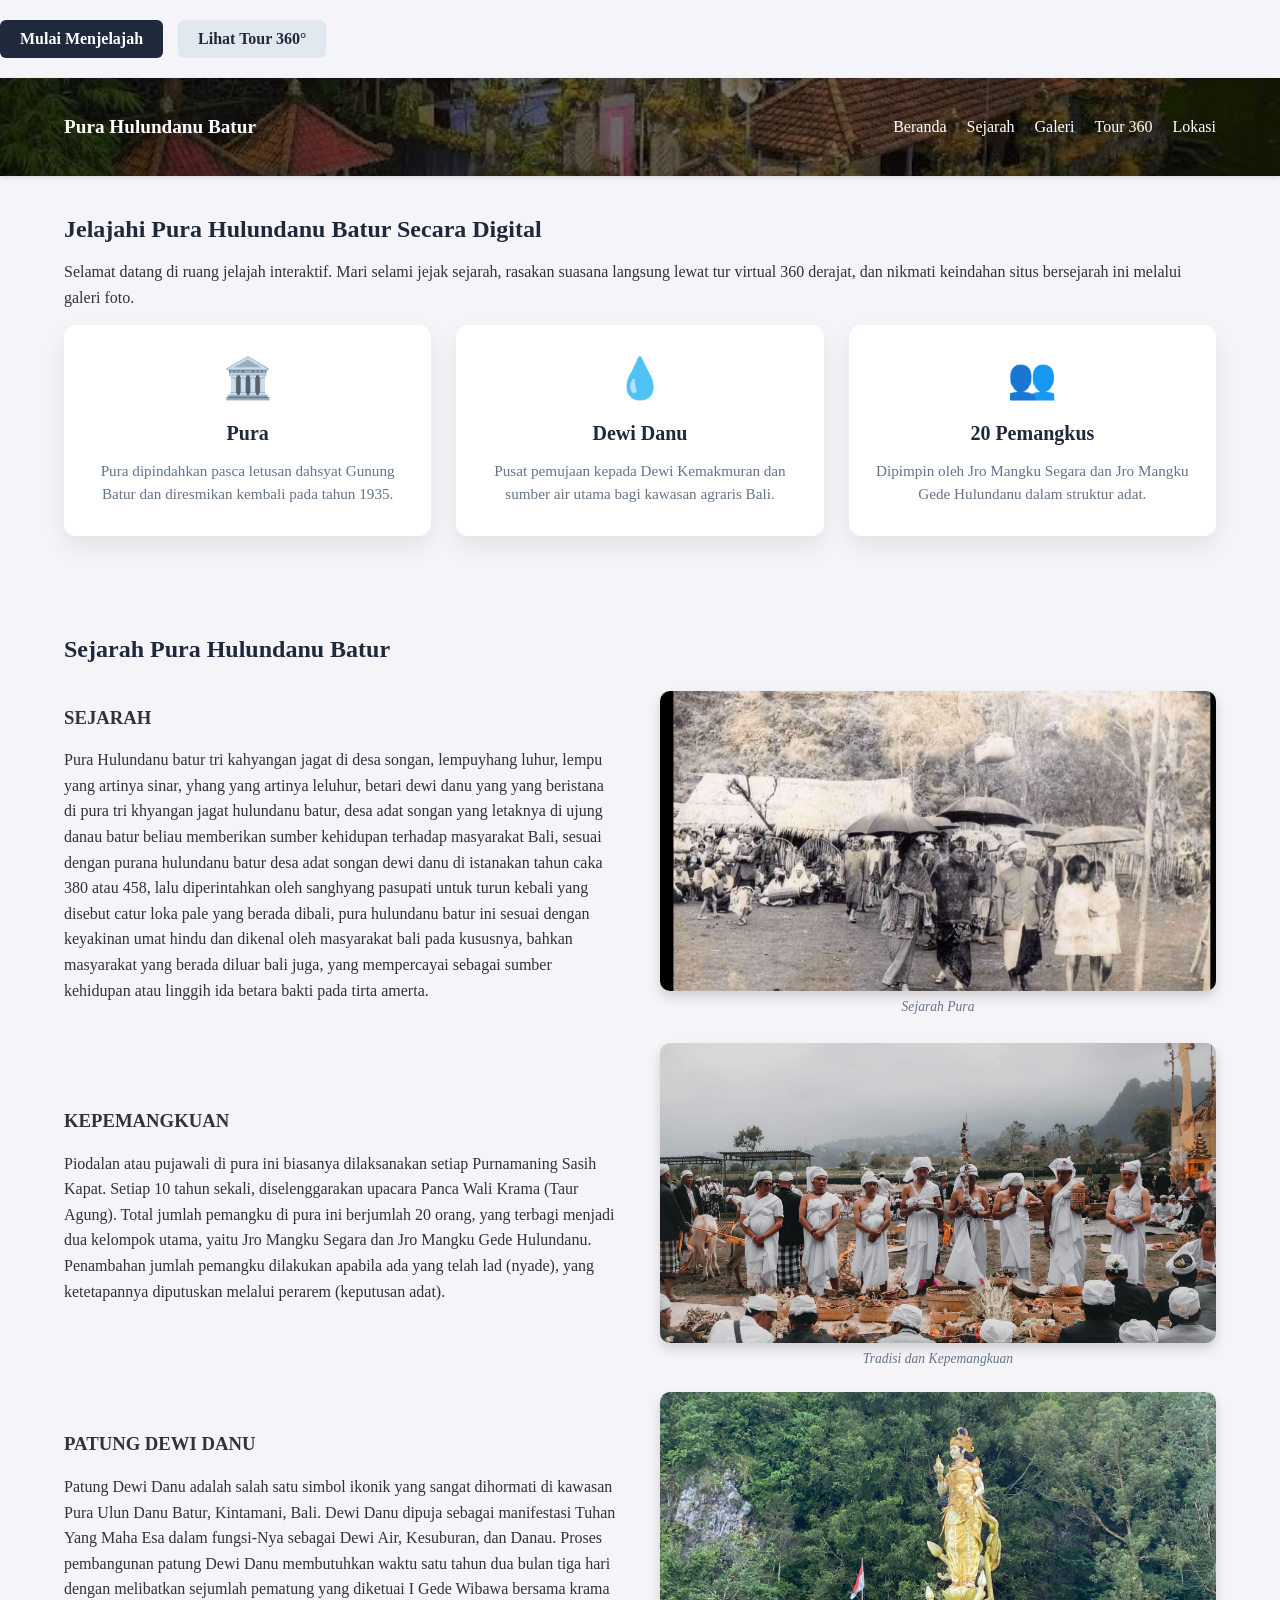
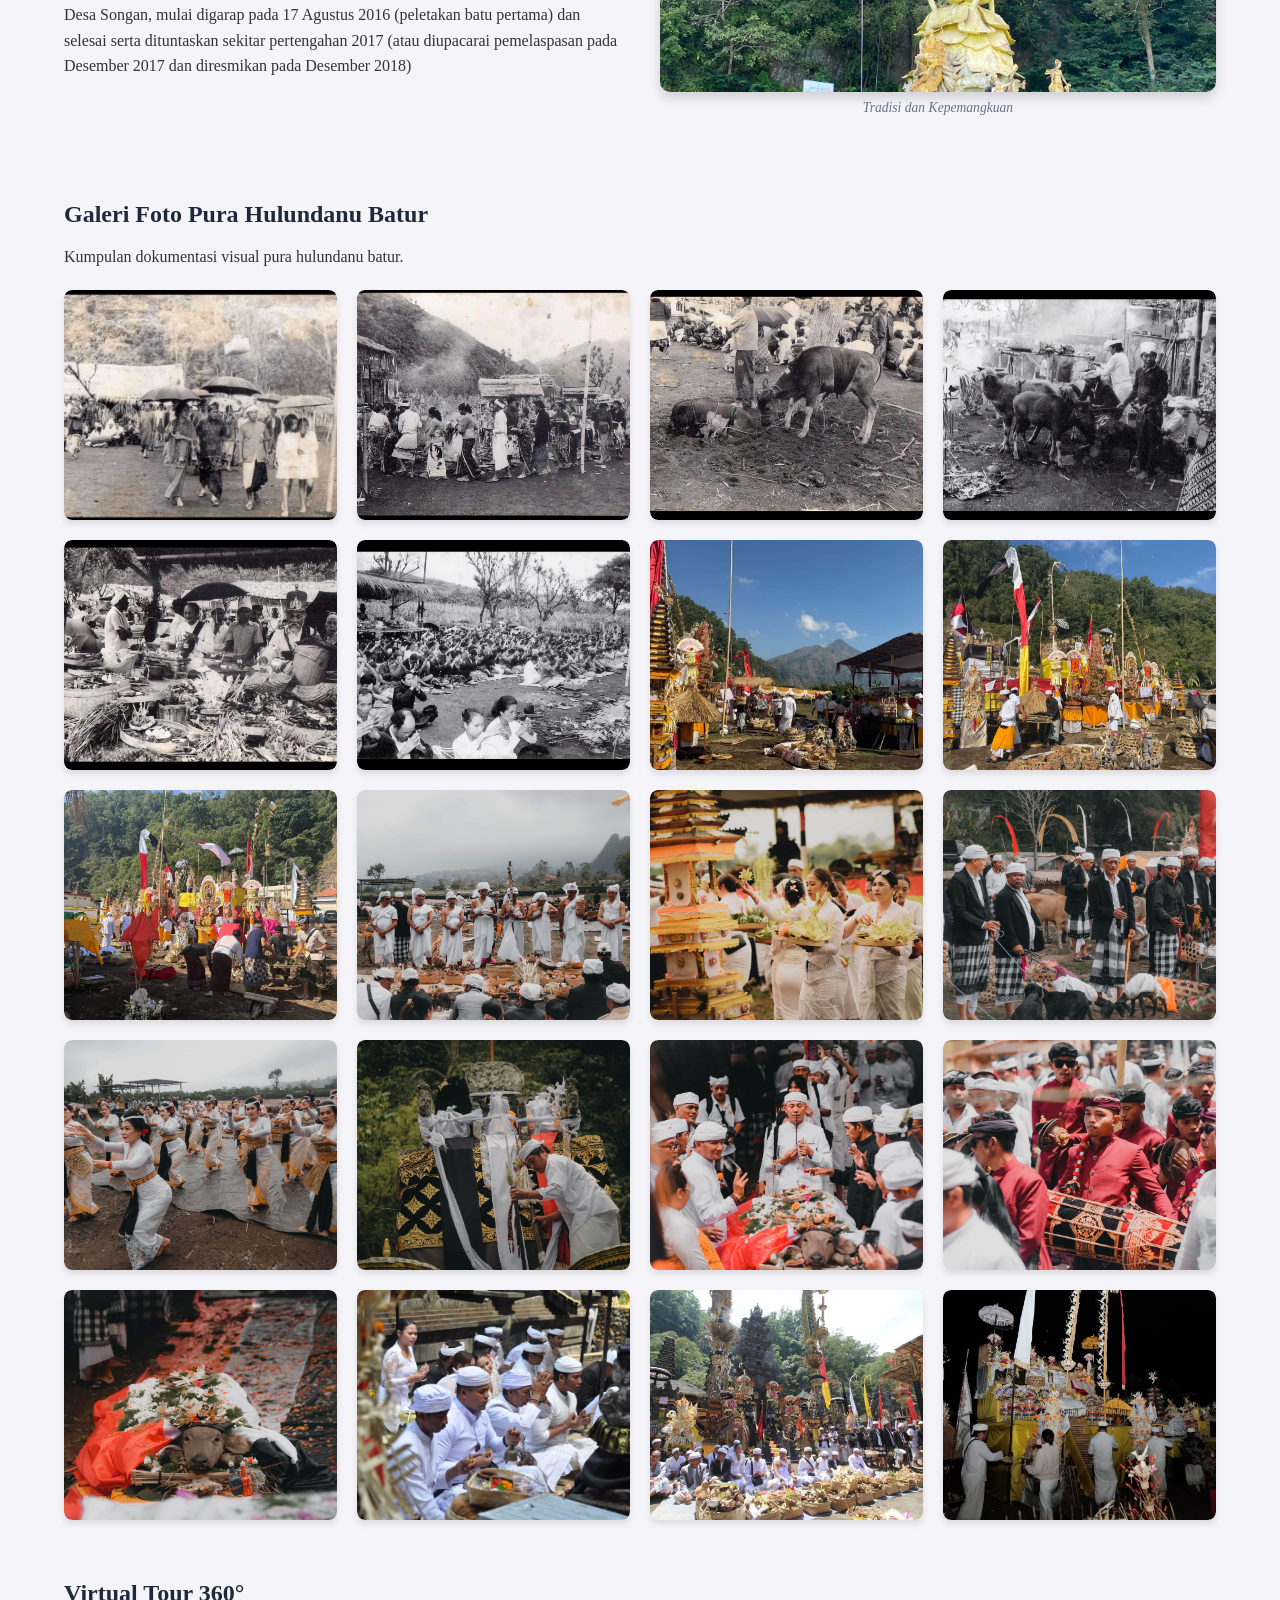
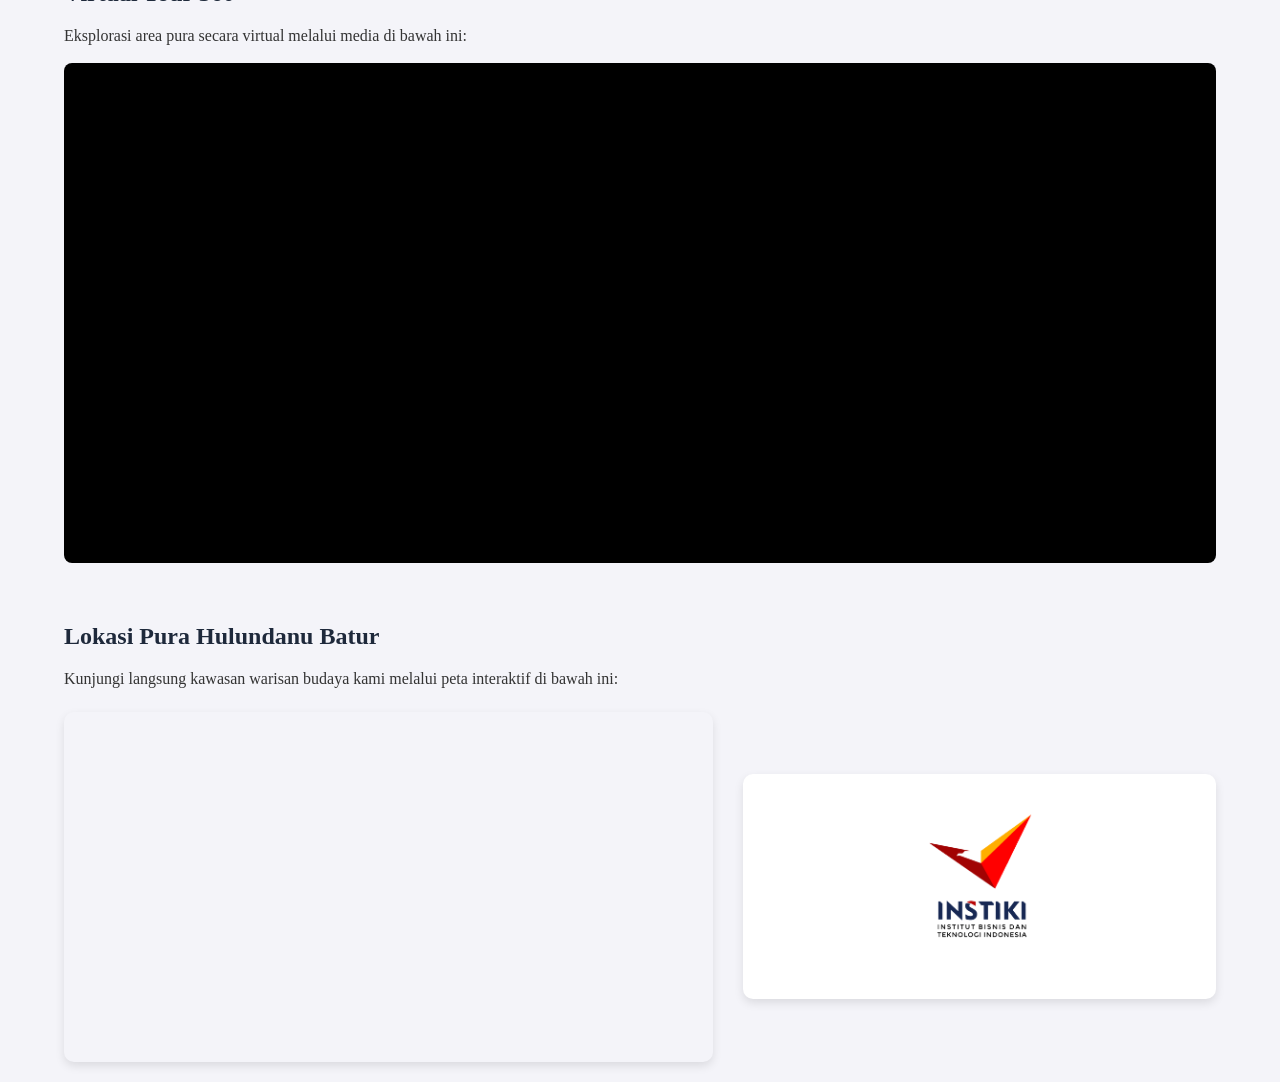
==== commit ea9e7f3b: "Update index.html" ====
--- a/index.html
+++ b/index.html
@@ -106,7 +106,7 @@
         <p>Kumpulan dokumentasi visual pura hulundanu batur.</p>
         
         <div class="galeri-grid">
-            <div class="item-galeri"><img src="images/foto1.JPG" alt="Foto 1"></div>
+            <div class="item-galeri"><img src="foto1.JPG" alt="Foto 1"></div>
             <div class="item-galeri"><img src="foto2.JPG" alt="Foto 2"></div>
             <div class="item-galeri"><img src="foto3.JPG" alt="Foto 3"></div>
             <div class="item-galeri"><img src="foto4.JPG" alt="Foto 4"></div>
